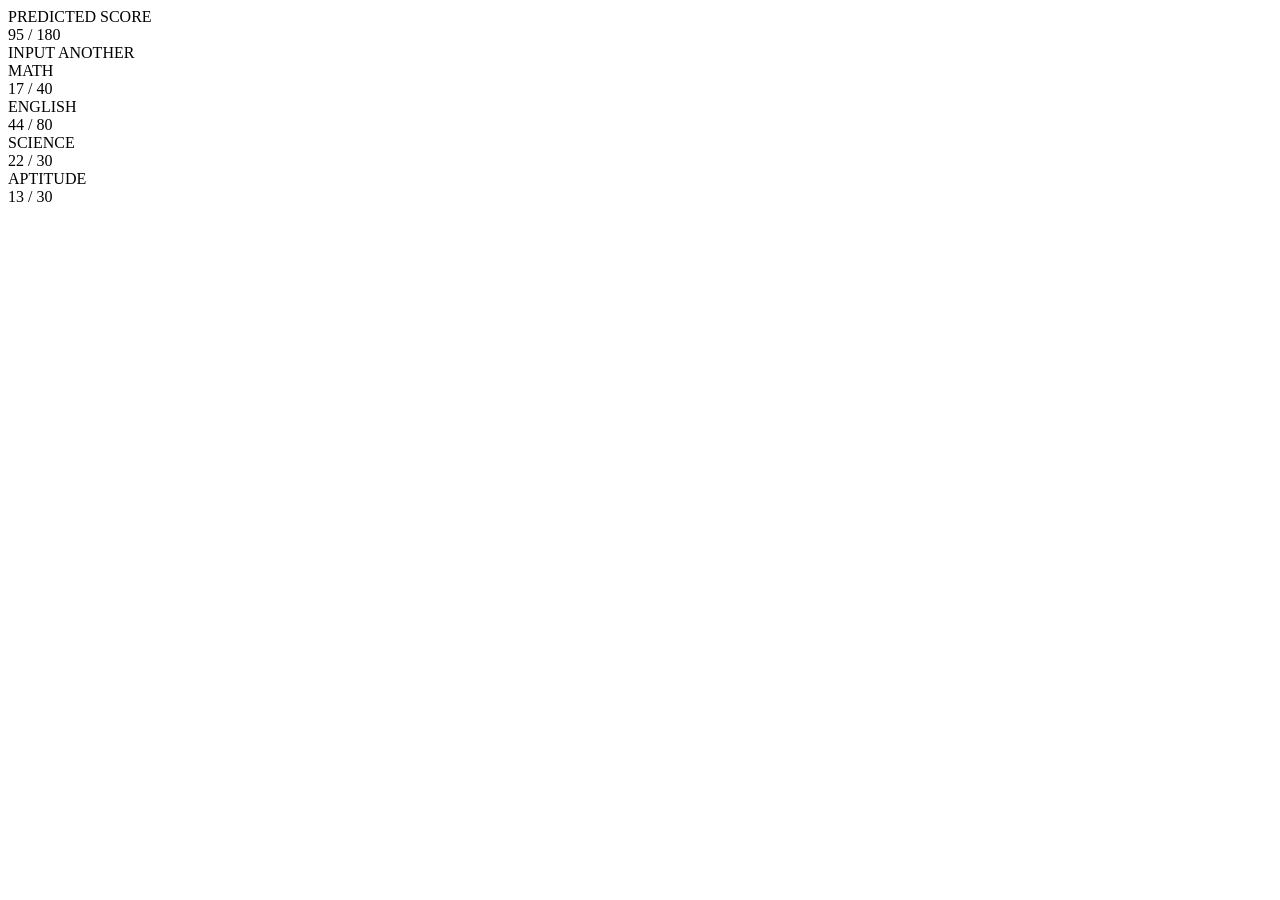
==== results.html @ e7e61111 "Update CSS links to use absolute paths" ====
<!DOCTYPE html>
<html lang="en">
<head>
    <meta charset="UTF-8">
    <meta name="viewport" content="width=device-width, initial-scale=1.0">
    <title>Simple Excel file upload</title>
    <!-- external CSS -->
    <link rel="stylesheet" href="/SASE/css/main.css">
    <link rel="stylesheet" href="/SASE/css/home.css">
    <link rel="stylesheet" href="/SASE/css/results.css">
</head>
<body>
    
    <div class="home-container">
        <div id="left">
            <div class="text-group">
                <div class="title">PREDICTED SCORE</div>
            </div>
            <div class="text-score" id="score-display">
                0 / 180
            </div>
            <div class="again-btn" id="predict-again" onclick="window.location.href='index.html'">
                INPUT ANOTHER
            </div>
        </div>

        <div id="right">
            <div class="subject-cards">
                <div class="subject-card" id="math-card">
                    <div class="subject-name">MATH</div>
                    <div class="subject-score" id="math-score">0 / 40</div>
                </div>
                <div class="subject-card" id="english-card">
                    <div class="subject-name">ENGLISH</div>
                    <div class="subject-score" id="english-score">0 / 80</div>
                </div>
                <div class="subject-card" id="science-card">
                    <div class="subject-name">SCIENCE</div>
                    <div class="subject-score" id="science-score">0 / 30</div>
                </div>
                <div class="subject-card" id="aptitude-card">
                    <div class="subject-name">APTITUDE</div>
                    <div class="subject-score" id="aptitude-score">0 / 30</div>
                </div>
            </div>
        </div>
    </div>

    <script src="script.js"></script>
</body>
</html>
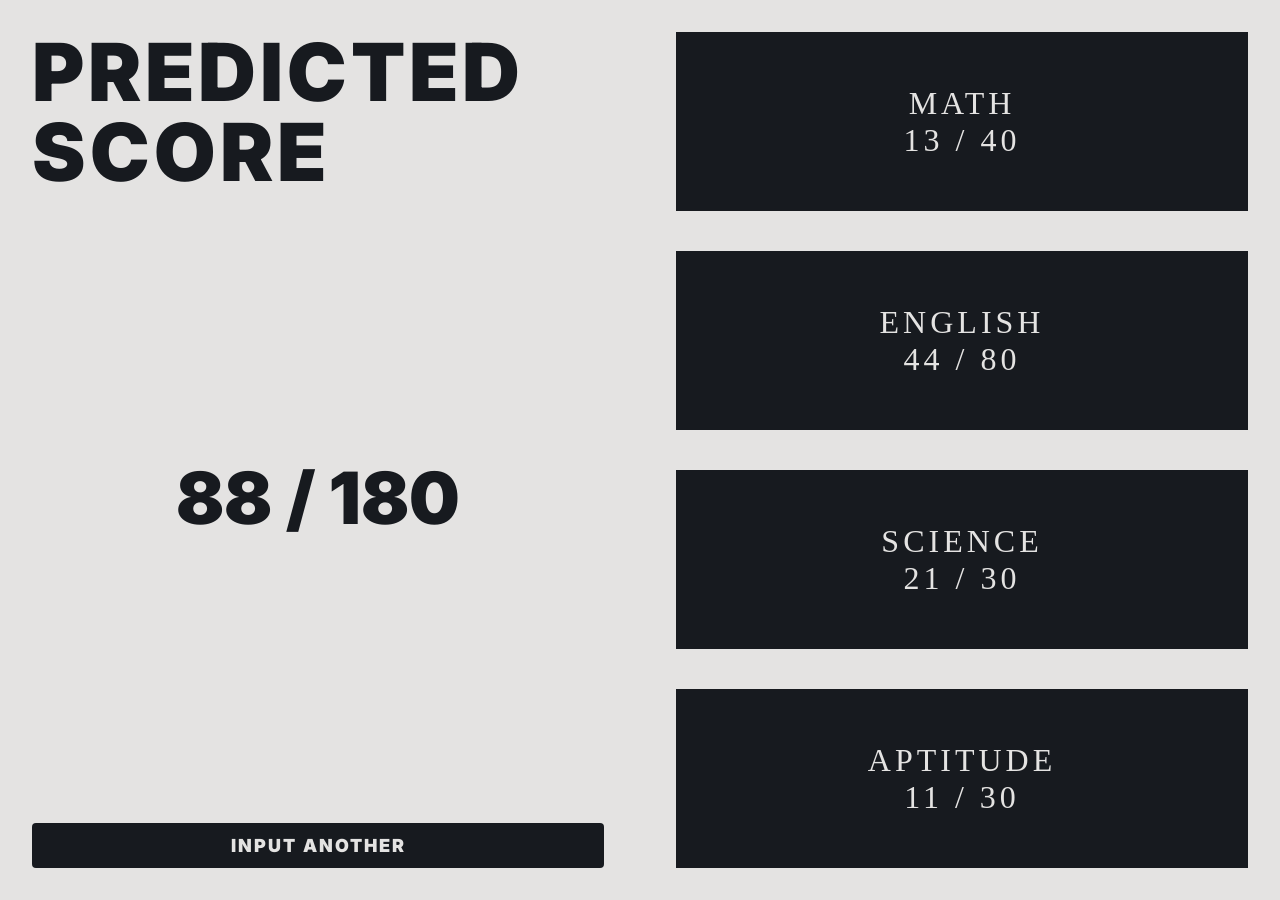
==== commit fbdacdc2: "Fix HTML entity encoding and update CSS paths" ====
--- a/results.html
+++ b/results.html
@@ -5,9 +5,9 @@
     <meta name="viewport" content="width=device-width, initial-scale=1.0">
     <title>Simple Excel file upload</title>
     <!-- external CSS -->
-    <link rel="stylesheet" href="/SASE/css/main.css">
-    <link rel="stylesheet" href="/SASE/css/home.css">
-    <link rel="stylesheet" href="/SASE/css/results.css">
+    <link rel="stylesheet" href="css/main.css">
+    <link rel="stylesheet" href="css/home.css">
+    <link rel="stylesheet" href="css/results.css">
 </head>
 <body>
     
--- a/css/main.css
+++ b/css/main.css
@@ -0,0 +1,13 @@
+/* INTER */
+@font-face { font-family: 'Inter-Thin';
+    src: url('/assets/fonts/inter/Inter-Thin.ttf') format('truetype'); }
+@font-face { font-family: 'Inter-Light';
+    src: url('/assets/fonts/inter/Inter-Light.ttf') format('truetype'); }
+@font-face { font-family: 'Inter-Medium';
+    src: url('/assets/fonts/inter/Inter-Medium.ttf') format('truetype'); }
+@font-face { font-family: 'Inter-Semibold';
+    src: url('/assets/fonts/inter/Inter-Semibold.ttf') format('truetype'); }
+@font-face { font-family: 'Inter-Bold';
+    src: url('/assets/fonts/inter/Inter-Bold.ttf') format('truetype'); }
+@font-face { font-family: 'Inter-Black';
+    src: url('/assets/fonts/inter/Inter-Black.ttf') format('truetype'); }
--- a/css/home.css
+++ b/css/home.css
@@ -0,0 +1,77 @@
+/* HOME ------------------------------------------------------------------------------ */
+* { font-family: 'Segoe UI'; }
+body {
+    margin: 0;
+    height: 100vh;
+    background-color: #e4e3e2;
+}
+body::-webkit-scrollbar {
+    display: none;
+}
+/* CONTAINER ------------------------------------------------------------------------- */
+.home-container {
+    height: 100vh;
+    margin: auto; align-self: center;
+    
+    display: flex; flex-direction: row; gap: 8px;
+}
+#left, #right {
+    flex: 1;
+    padding: 32px;
+}
+/* LEFT ------------------------------------------------------------------------------ */
+#left {
+    display: flex; flex-direction: column;
+    justify-content: space-between;
+}
+#left .text-group {
+    display: flex; flex-direction: column;
+}
+.title {
+    color: #171a1f;
+    font-family: 'Inter-Black';
+    font-size: 80px;
+    letter-spacing: 4px; line-height: 80px;
+}
+.subtitle {
+    font-family: 'Inter-Bold';
+    font-size: 40px;
+    line-height: 40px; letter-spacing: 2px;
+}
+#left .text {
+    font-family: 'Inter-Medium';
+    font-size: 24px;
+}
+/* RIGHT ----------------------------------------------------------------------------- */
+#right {
+    display: flex; flex-direction: column;
+    justify-content: space-between;
+}
+#right .strand-btns {
+    flex: 1;
+    display: flex; flex-direction: column;
+    gap: 40px;
+}
+#right .strand-btn {
+    flex: 1;
+
+    padding: 16px;
+    background-color: #171a1f;
+
+    text-align:  center;
+    align-content: center;
+
+    color: #e4e3e2;
+    font-family: 'Inter-Black';
+    font-size: 32px; letter-spacing: 4px;
+
+    transition: ease .4s;
+    cursor: pointer;
+    white-space: nowrap;
+}
+#right .strand-btn:hover {
+    transform: translateX(-16px);
+    background-color: #0d0f13;
+
+    color: #b9b8b8;
+}
--- a/css/results.css
+++ b/css/results.css
@@ -0,0 +1,58 @@
+#right .subject-cards {
+    flex: 1;
+    display: flex; flex-direction: column;
+    gap: 40px;
+}
+#right .subject-card {
+    flex: 1;
+
+    padding: 16px;
+    background-color: #171a1f;
+
+    text-align:  center;
+    align-content: center;
+
+    color: #e4e3e2;
+    font-family: 'Inter-Black';
+    font-size: 32px; letter-spacing: 4px;
+
+    transition: ease .4s;
+    white-space: nowrap;
+}
+#right .subject-card:hover {
+    transform: translateX(-16px);
+    background-color: #0d0f13;
+
+    color: #b9b8b8;
+}
+/* SCORE ----------------------------------------------------------------------------- */
+.text-score {
+    font-size: 72px;
+    font-family: 'Inter-Black', sans-serif;
+    color: #171a1f;
+    text-align: center;
+    padding: 20px;
+    transition: all 0.3s ease;
+    animation: glow 2s ease-out;
+}
+
+.again-btn {
+    margin-top: 20px;
+    padding: 12px 24px;
+    background-color: #171a1f;
+    color: #e4e3e2;
+    font-family: 'Inter-Black', sans-serif;
+    font-size: 18px;
+    letter-spacing: 2px;
+    text-align: center;
+    cursor: pointer;
+    transition: all 0.3s ease;
+    display: inline-block;
+    border-radius: 4px;
+}
+
+.again-btn:hover {
+    background-color: #0d0f13;
+    padding-inline: 40px;
+    color: #b9b8b8;
+}
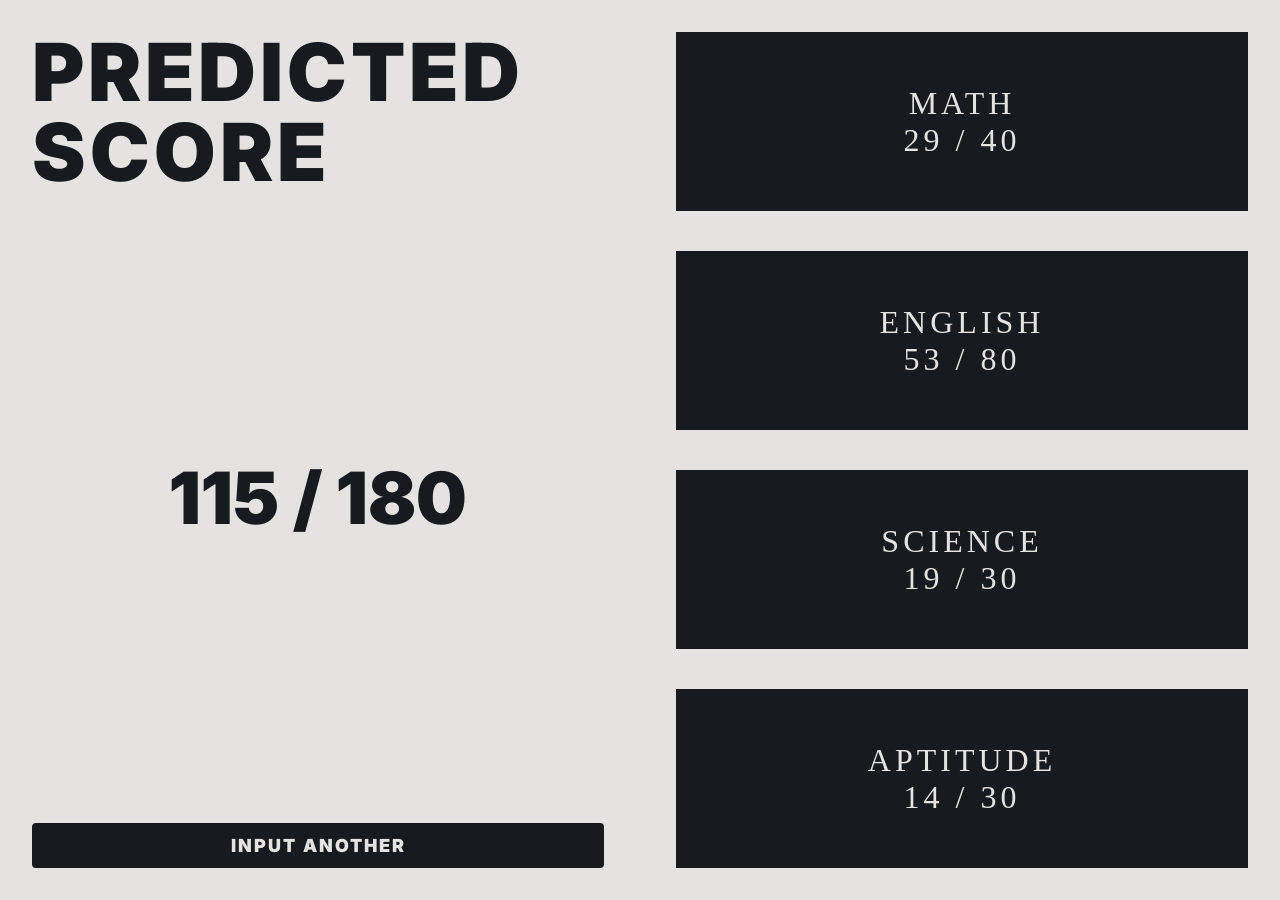
==== commit 9f9c6cae: "Add files via upload" ====
--- a/results.html
+++ b/results.html
@@ -48,4 +48,4 @@
 
     <script src="script.js"></script>
 </body>
-</html>
+</html>
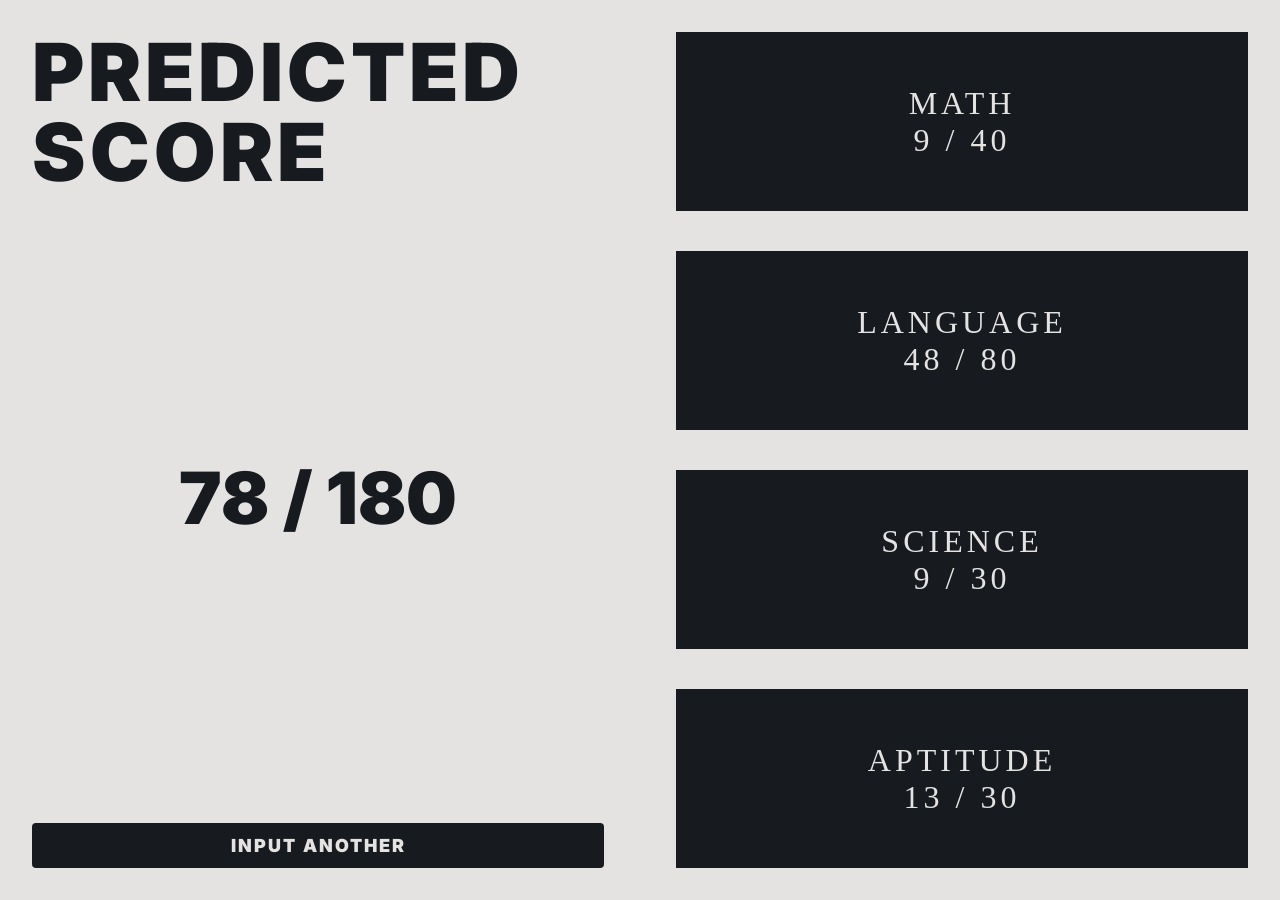
==== commit bd4c0e45: "Add files via upload" ====
--- a/results.html
+++ b/results.html
@@ -31,7 +31,7 @@
                     <div class="subject-score" id="math-score">0 / 40</div>
                 </div>
                 <div class="subject-card" id="english-card">
-                    <div class="subject-name">ENGLISH</div>
+                    <div class="subject-name">LANGUAGE</div>
                     <div class="subject-score" id="english-score">0 / 80</div>
                 </div>
                 <div class="subject-card" id="science-card">
--- a/css/main.css
+++ b/css/main.css
@@ -1,13 +1,29 @@
 /* INTER */
 @font-face { font-family: 'Inter-Thin';
-    src: url('/assets/fonts/inter/Inter-Thin.ttf') format('truetype'); }
+    src: url('/assets/fonts/inter/Inter-Thin.ttf'       ) format('truetype'); }
 @font-face { font-family: 'Inter-Light';
-    src: url('/assets/fonts/inter/Inter-Light.ttf') format('truetype'); }
+    src: url('/assets/fonts/inter/Inter-Light.ttf'      ) format('truetype'); }
 @font-face { font-family: 'Inter-Medium';
-    src: url('/assets/fonts/inter/Inter-Medium.ttf') format('truetype'); }
+    src: url('/assets/fonts/inter/Inter-Medium.ttf'     ) format('truetype'); }
 @font-face { font-family: 'Inter-Semibold';
-    src: url('/assets/fonts/inter/Inter-Semibold.ttf') format('truetype'); }
+    src: url('/assets/fonts/inter/Inter-Semibold.ttf'   ) format('truetype'); }
 @font-face { font-family: 'Inter-Bold';
-    src: url('/assets/fonts/inter/Inter-Bold.ttf') format('truetype'); }
+    src: url('/assets/fonts/inter/Inter-Bold.ttf'       ) format('truetype'); }
 @font-face { font-family: 'Inter-Black';
-    src: url('/assets/fonts/inter/Inter-Black.ttf') format('truetype'); }+    src: url('/assets/fonts/inter/Inter-Black.ttf'      ) format('truetype'); }
+
+/* SOURCE SANS PRO */
+@font-face { font-family: 'SSP-Italic';
+    src: url('/assets/fonts/ssp/SSP-Italic.ttf'         ) format('truetype'); }
+@font-face { font-family: 'SSP-Light';
+    src: url('/assets/fonts/ssp/SSP-Light.ttf'          ) format('truetype'); }
+@font-face { font-family: 'SSP-Regular';
+    src: url('/assets/fonts/ssp/SSP-Regular.ttf'        ) format('truetype'); }
+@font-face { font-family: 'SSP-Semibold';
+    src: url('/assets/fonts/ssp/SSP-Semibold.ttf'       ) format('truetype'); }
+@font-face { font-family: 'SSP-Black';
+    src: url('/assets/fonts/ssp/SSP-Black.ttf'          ) format('truetype'); }
+
+h1 {
+    color: red;
+}
--- a/css/home.css
+++ b/css/home.css
@@ -5,9 +5,7 @@
     height: 100vh;
     background-color: #e4e3e2;
 }
-body::-webkit-scrollbar {
-    display: none;
-}
+body::-webkit-scrollbar { display: none; }
 /* CONTAINER ------------------------------------------------------------------------- */
 .home-container {
     height: 100vh;
@@ -25,7 +23,7 @@
     justify-content: space-between;
 }
 #left .text-group {
-    display: flex; flex-direction: column;
+    display: flex; flex-direction: column; gap: 8px;
 }
 .title {
     color: #171a1f;
@@ -34,12 +32,14 @@
     letter-spacing: 4px; line-height: 80px;
 }
 .subtitle {
-    font-family: 'Inter-Bold';
+    color: #4c5158;
+    font-family: 'SSP-SemiBold';
     font-size: 40px;
     line-height: 40px; letter-spacing: 2px;
 }
 #left .text {
-    font-family: 'Inter-Medium';
+    color: #4c5158;
+    font-family: 'SSP-Regular';
     font-size: 24px;
 }
 /* RIGHT ----------------------------------------------------------------------------- */
@@ -50,7 +50,7 @@
 #right .strand-btns {
     flex: 1;
     display: flex; flex-direction: column;
-    gap: 40px;
+    gap: 20px;
 }
 #right .strand-btn {
     flex: 1;
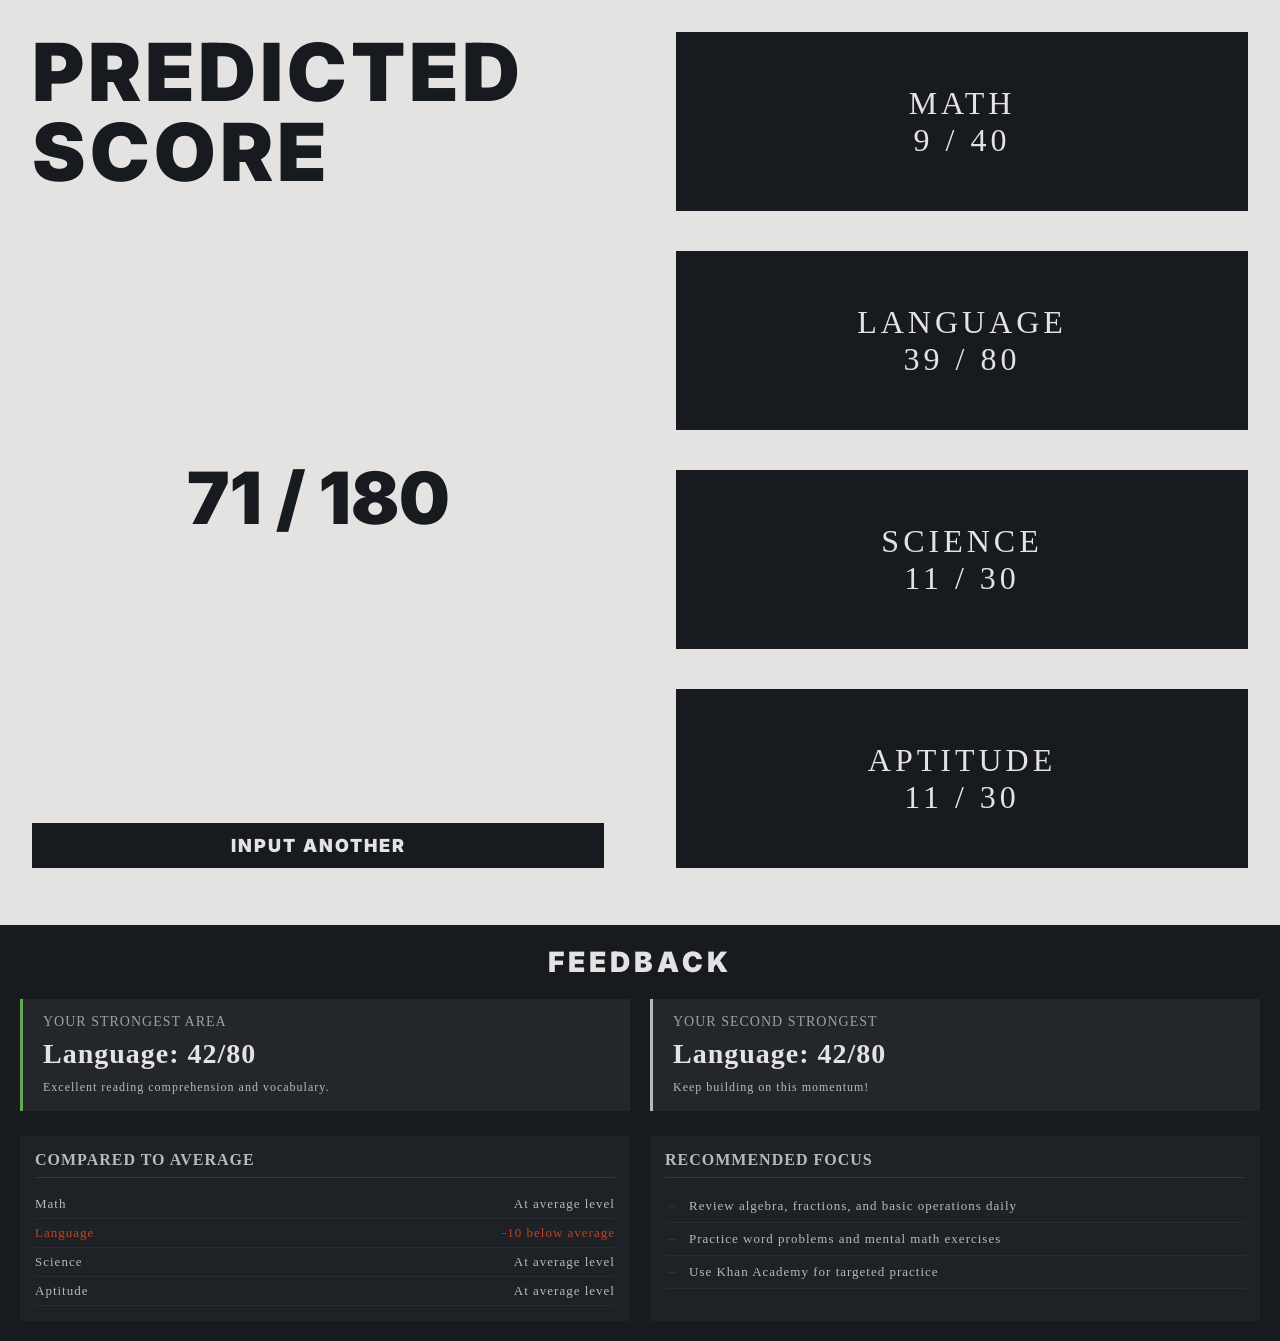
==== commit 55818661: "Add files via upload" ====
--- a/results.html
+++ b/results.html
@@ -4,13 +4,12 @@
     <meta charset="UTF-8">
     <meta name="viewport" content="width=device-width, initial-scale=1.0">
     <title>Simple Excel file upload</title>
-    <!-- external CSS -->
     <link rel="stylesheet" href="css/main.css">
     <link rel="stylesheet" href="css/home.css">
     <link rel="stylesheet" href="css/results.css">
 </head>
 <body>
-    
+    <!-- RESULTS SECTION -->
     <div class="home-container">
         <div id="left">
             <div class="text-group">
@@ -23,7 +22,6 @@
                 INPUT ANOTHER
             </div>
         </div>
-
         <div id="right">
             <div class="subject-cards">
                 <div class="subject-card" id="math-card">
@@ -45,7 +43,13 @@
             </div>
         </div>
     </div>
-
+    <!-- ADVICE SECTION -->
+    <div class="feedback-container" id="feedback-container">
+        <div class="header"> FEEDBACK</div>
+        <div class="content" id="advice-content">
+            Loading your results...
+        </div>
+    </div>
     <script src="script.js"></script>
 </body>
 </html>
--- a/css/main.css
+++ b/css/main.css
@@ -22,8 +22,4 @@
 @font-face { font-family: 'SSP-Semibold';
     src: url('/assets/fonts/ssp/SSP-Semibold.ttf'       ) format('truetype'); }
 @font-face { font-family: 'SSP-Black';
-    src: url('/assets/fonts/ssp/SSP-Black.ttf'          ) format('truetype'); }
-
-h1 {
-    color: red;
-}
+    src: url('/assets/fonts/ssp/SSP-Black.ttf'          ) format('truetype'); }
--- a/css/results.css
+++ b/css/results.css
@@ -1,3 +1,4 @@
+/* SUBJECT CARDS --------------------------------------------------------------------- */
 #right .subject-cards {
     flex: 1;
     display: flex; flex-direction: column;
@@ -35,7 +36,6 @@
     transition: all 0.3s ease;
     animation: glow 2s ease-out;
 }
-
 .again-btn {
     margin-top: 20px;
     padding: 12px 24px;
@@ -48,11 +48,114 @@
     cursor: pointer;
     transition: all 0.3s ease;
     display: inline-block;
-    border-radius: 4px;
 }
-
 .again-btn:hover {
     background-color: #0d0f13;
     padding-inline: 40px;
     color: #b9b8b8;
+}
+/* FEEDBACK ----------------------------------------------------------------------------- */
+.feedback-container {
+    margin-top: 25px;
+    
+    color: #e4e3e2;
+
+    padding: 20px;
+    background-color: #171a1f;
+
+    transition: ease .4s;
+}
+.feedback-container .header {
+    text-align: center;
+    margin-bottom: 20px;
+
+    color: #e4e3e2;
+    font-family: 'Inter-Black', sans-serif;
+    font-size: 28px; letter-spacing: 4px;
+}
+.feedback-row {
+    margin-bottom: 25px;
+    
+    display: flex; flex-direction: row;
+    flex-wrap: wrap; gap: 20px;   
+}
+/* FEEDBACK ----------------------------------------------------------------------------- */
+.feedback-card {
+    flex: 1;
+    background: rgba(255, 255, 255, 0.05);
+    padding: 15px 20px;
+    border-left: 3px solid;
+    transition: transform 0.2s ease;
+}
+.feedback-card:hover { transform: translateY(-2px); }
+.feedback-card.strongest    { border-left-color: #65A854; }
+.feedback-card.weakest      { border-left-color: #BF4322; }
+.feedback-card-title {
+    margin-bottom: 8px;
+
+    color: #a0a0a0;
+    font-size: 14px;
+    letter-spacing: 1px;
+}
+.feedback-card-score {
+    margin-bottom: 8px;
+
+    color: #e4e3e2;
+    font-size: 28px;
+    font-weight: bold;
+}
+.feedback-card-message {
+    color: #b9b9b9;
+    font-size: 12px;
+    line-height: 1.5;
+}
+.feedback-two-col {
+    display: flex; flex-direction: row;
+    flex-wrap: wrap; gap: 20px;
+    
+    margin-top: 20px;
+}
+.feedback-col {
+    flex: 1;
+
+    padding: 15px;
+    background: rgba(255, 255, 255, 0.03);
+}
+.feedback-col-title {
+    color: #b9b9b9;
+    font-size: 16px;
+    font-weight: bold;
+
+    margin-bottom: 12px;
+    padding-bottom: 8px;
+    border-bottom: 1px solid rgba(255, 255, 255, 0.1);
+}
+/* COMPARISON -------------------------------------------------------------------------- */
+.comparison-item {
+    display: flex; justify-content: space-between;
+
+    align-items: center;
+    
+    font-size: 13px;
+    padding: 6px 0;
+    border-bottom: 1px solid rgba(255, 255, 255, 0.05);
+}
+.comparison-item.above      { color: #65A854; }
+.comparison-item.below      { color: #BF4322; }
+.comparison-item.average    { color: #b9b9b9; }
+.tip-item {
+    display: flex; gap: 10px;
+    align-items: center;
+
+    font-size: 13px;
+
+    padding: 8px 0;
+    border-bottom: 1px solid rgba(255, 255, 255, 0.05);
+}
+.tip-bullet { color: #2c3e66; font-weight: bold; }
+.feedback-container .content {
+    color: #b9b9b9;
+    font-family: 'Inter-Medium', sans-serif;
+    font-size: 12px;
+    letter-spacing: 1px;
 }
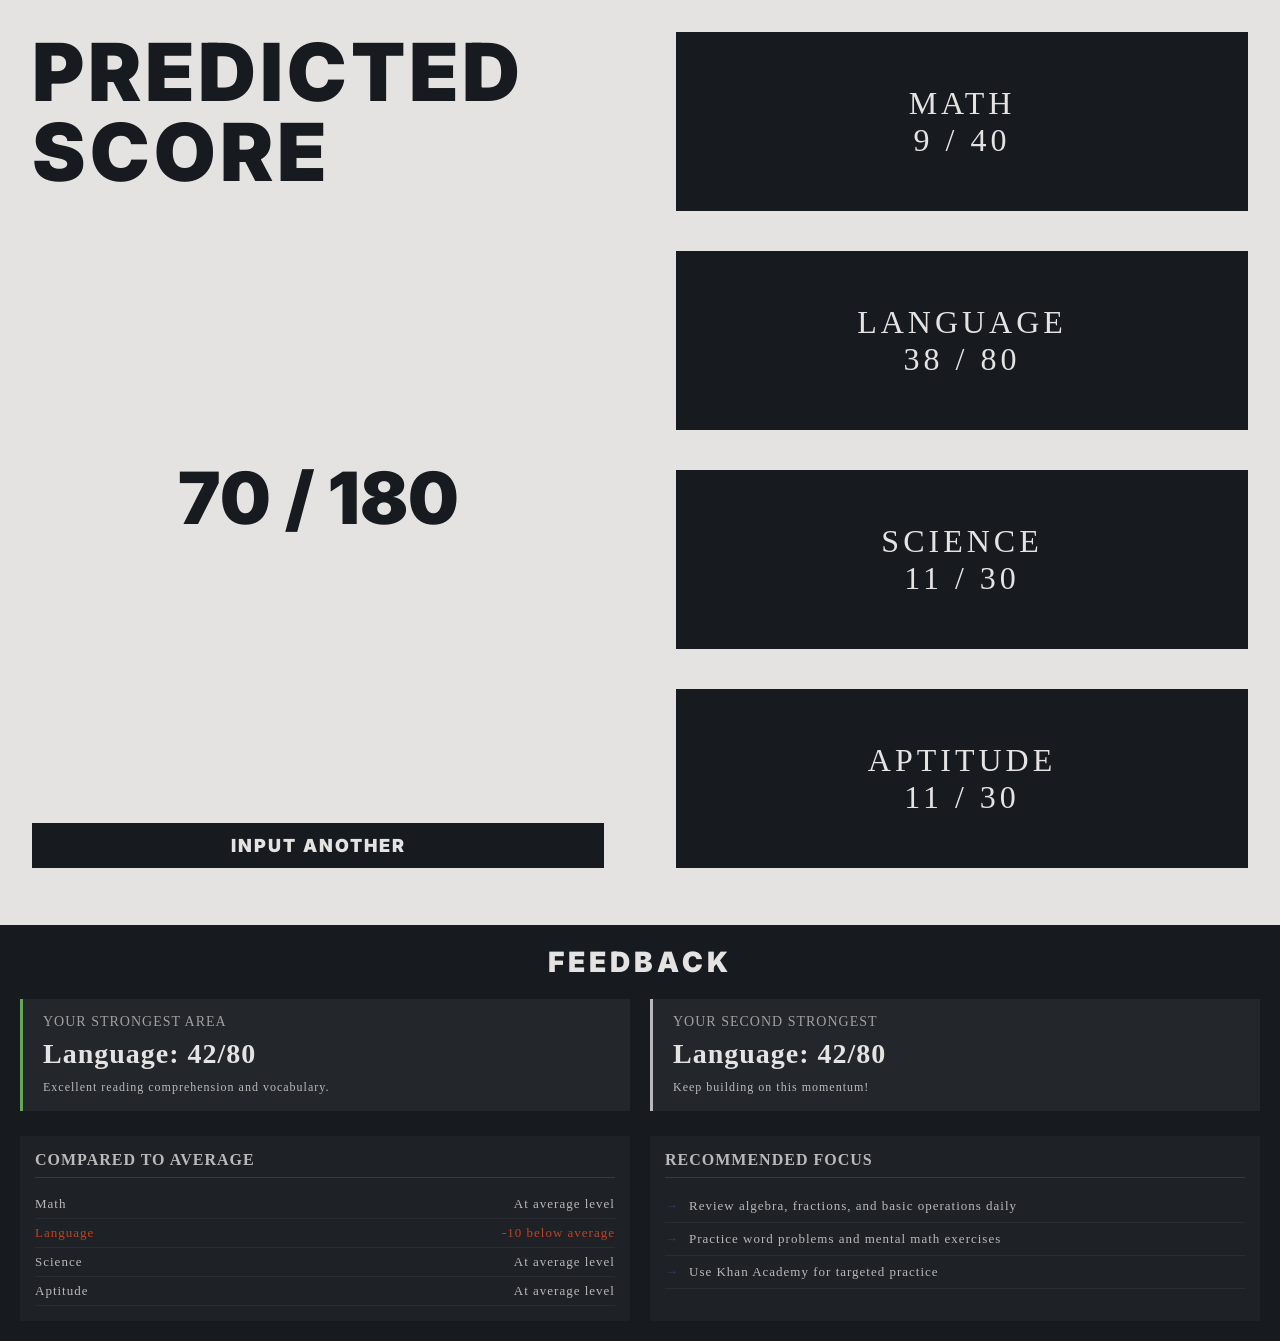
==== commit 1ebae25b: "Update results.html" ====
--- a/results.html
+++ b/results.html
@@ -18,7 +18,7 @@
             <div class="text-score" id="score-display">
                 0 / 180
             </div>
-            <div class="again-btn" id="predict-again" onclick="window.location.href='index.html'">
+            <div class="again-btn" id="predict-again" onclick="window.location.href='SASE/index.html'">
                 INPUT ANOTHER
             </div>
         </div>
@@ -52,4 +52,4 @@
     </div>
     <script src="script.js"></script>
 </body>
-</html>+</html>
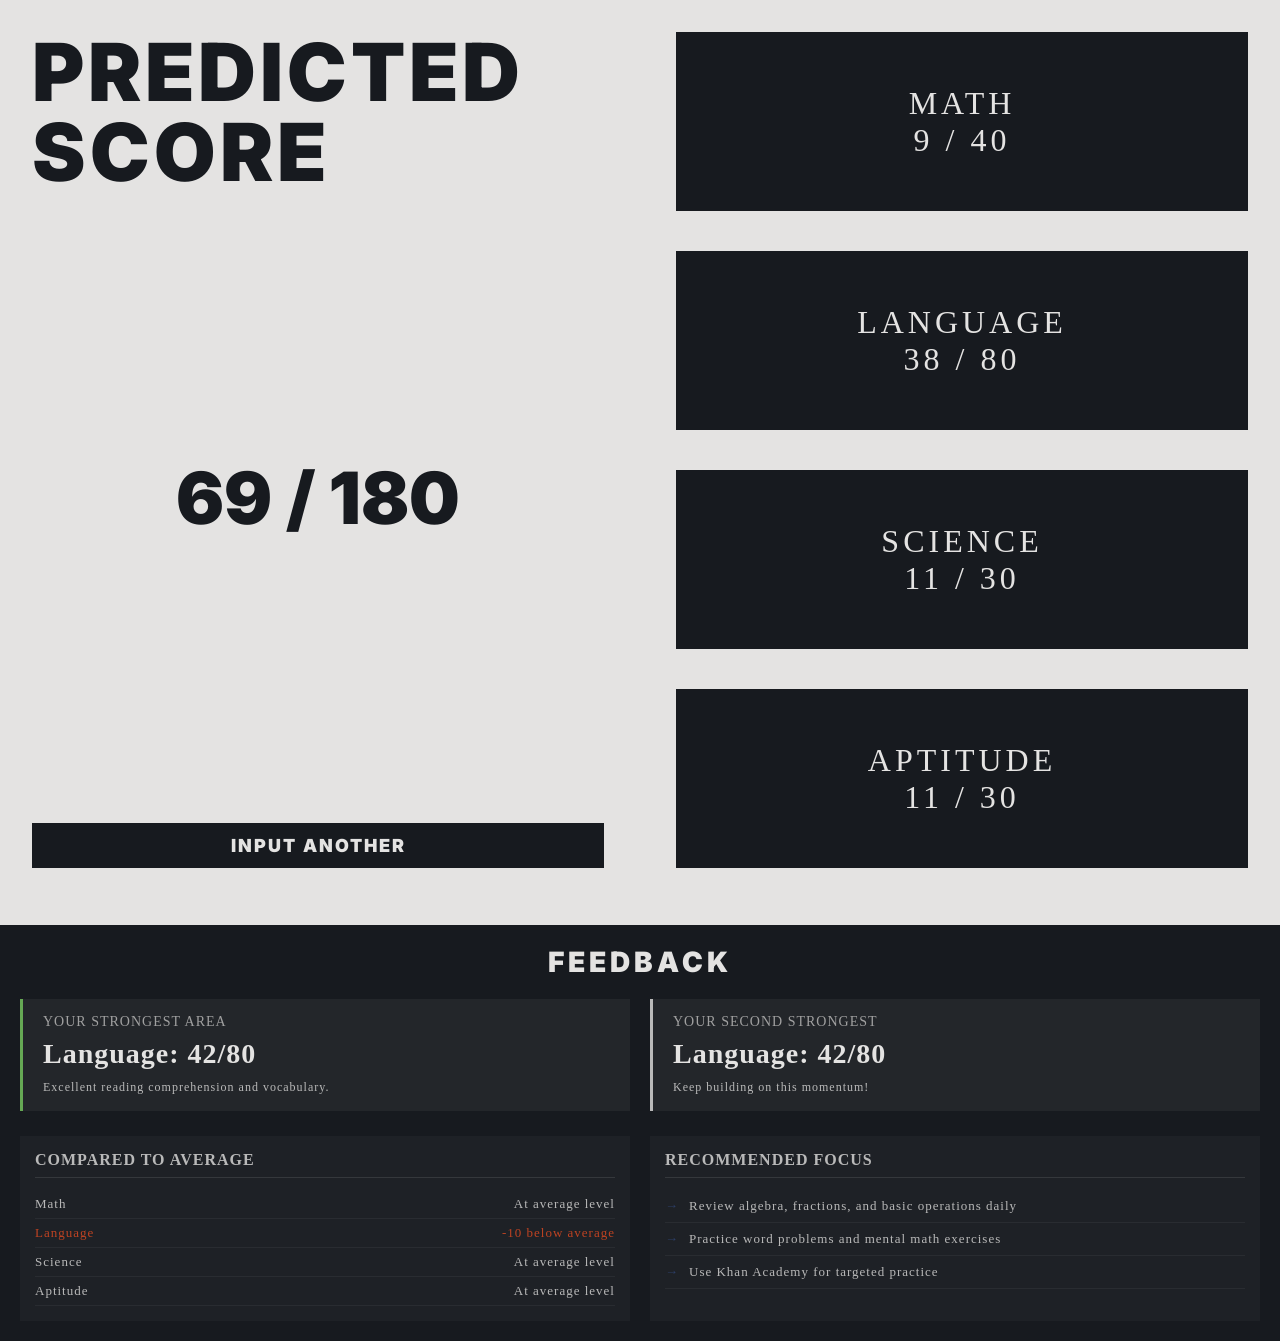
==== commit 9e4e529f: "Update results.html" ====
--- a/results.html
+++ b/results.html
@@ -18,7 +18,7 @@
             <div class="text-score" id="score-display">
                 0 / 180
             </div>
-            <div class="again-btn" id="predict-again" onclick="window.location.href='SASE/index.html'">
+            <div class="again-btn" id="predict-again" onclick="window.location.href='/SASE/index.html'">
                 INPUT ANOTHER
             </div>
         </div>
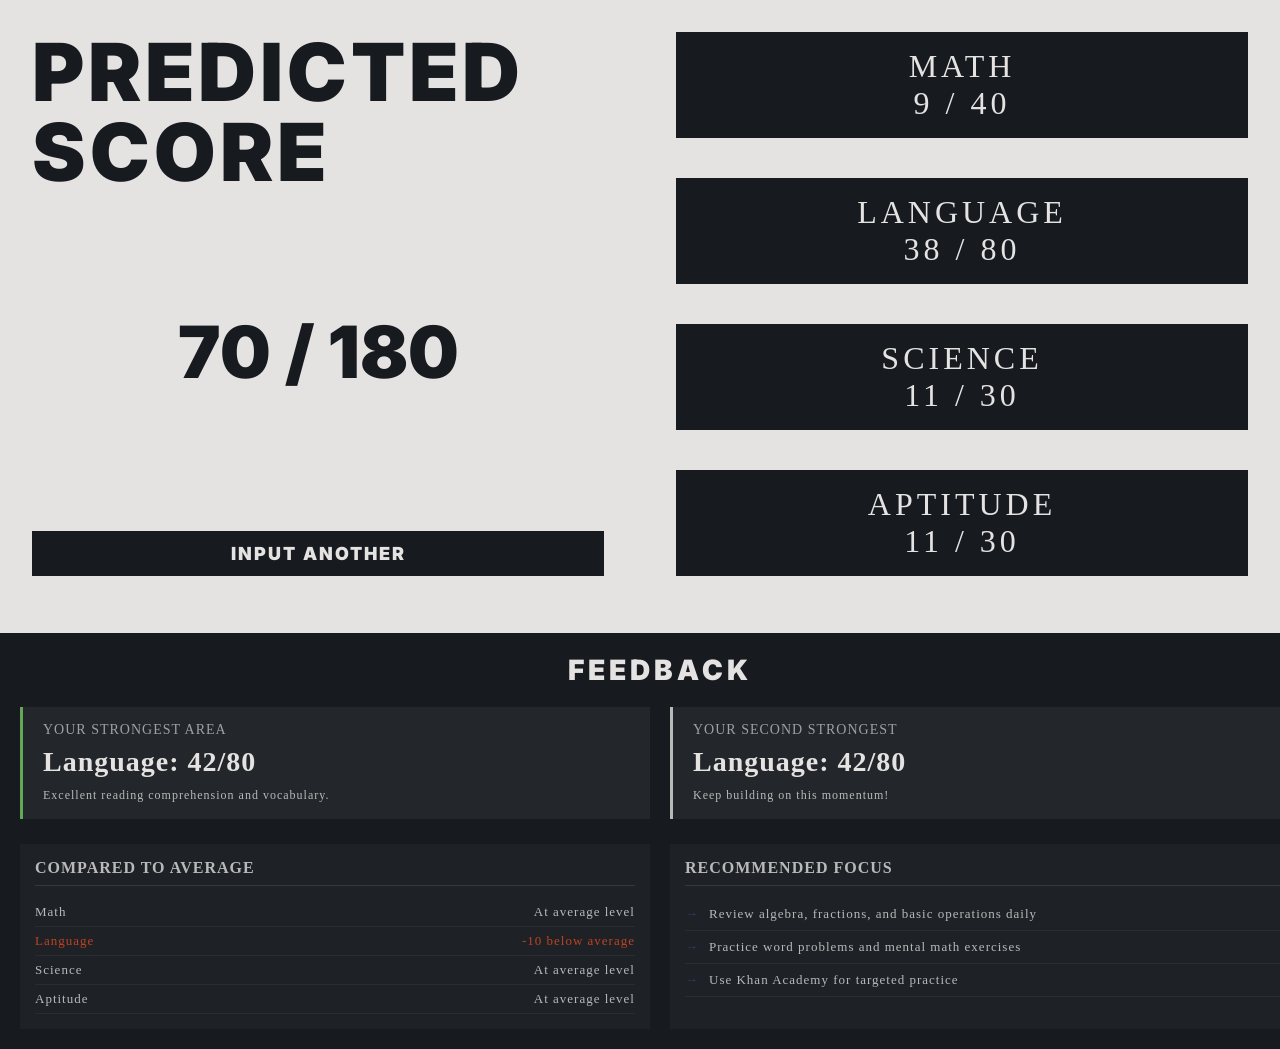
==== commit 8d4feac3: "Add files via upload" ====
--- a/results.html
+++ b/results.html
@@ -9,47 +9,49 @@
     <link rel="stylesheet" href="css/results.css">
 </head>
 <body>
-    <!-- RESULTS SECTION -->
-    <div class="home-container">
-        <div id="left">
-            <div class="text-group">
-                <div class="title">PREDICTED SCORE</div>
+    <div class="results-container">
+        <!-- RESULTS SECTION -->
+        <div class="home-container">
+            <div id="left">
+                <div class="text-group">
+                    <div class="title">PREDICTED SCORE</div>
+                </div>
+                <div class="text-score" id="score-display">
+                    0 / 180
+                </div>
+                <div class="again-btn" id="predict-again" onclick="window.location.href='index.html'">
+                    INPUT ANOTHER
+                </div>
             </div>
-            <div class="text-score" id="score-display">
-                0 / 180
-            </div>
-            <div class="again-btn" id="predict-again" onclick="window.location.href='/SASE/index.html'">
-                INPUT ANOTHER
-            </div>
-        </div>
-        <div id="right">
-            <div class="subject-cards">
-                <div class="subject-card" id="math-card">
-                    <div class="subject-name">MATH</div>
-                    <div class="subject-score" id="math-score">0 / 40</div>
-                </div>
-                <div class="subject-card" id="english-card">
-                    <div class="subject-name">LANGUAGE</div>
-                    <div class="subject-score" id="english-score">0 / 80</div>
-                </div>
-                <div class="subject-card" id="science-card">
-                    <div class="subject-name">SCIENCE</div>
-                    <div class="subject-score" id="science-score">0 / 30</div>
-                </div>
-                <div class="subject-card" id="aptitude-card">
-                    <div class="subject-name">APTITUDE</div>
-                    <div class="subject-score" id="aptitude-score">0 / 30</div>
+            <div id="right">
+                <div class="subject-cards">
+                    <div class="subject-card" id="math-card">
+                        <div class="subject-name">MATH</div>
+                        <div class="subject-score" id="math-score">0 / 40</div>
+                    </div>
+                    <div class="subject-card" id="english-card">
+                        <div class="subject-name">LANGUAGE</div>
+                        <div class="subject-score" id="english-score">0 / 80</div>
+                    </div>
+                    <div class="subject-card" id="science-card">
+                        <div class="subject-name">SCIENCE</div>
+                        <div class="subject-score" id="science-score">0 / 30</div>
+                    </div>
+                    <div class="subject-card" id="aptitude-card">
+                        <div class="subject-name">APTITUDE</div>
+                        <div class="subject-score" id="aptitude-score">0 / 30</div>
+                    </div>
                 </div>
             </div>
         </div>
-    </div>
-    <!-- ADVICE SECTION -->
-    <div class="feedback-container" id="feedback-container">
-        <div class="header"> FEEDBACK</div>
-        <div class="content" id="advice-content">
-            Loading your results...
+        <!-- ADVICE SECTION -->
+        <div class="feedback-container" id="feedback-container">
+            <div class="header"> FEEDBACK</div>
+            <div class="content" id="advice-content">
+                Loading your results...
+            </div>
         </div>
     </div>
     <script src="script.js"></script>
 </body>
-</html>
+</html>
--- a/css/home.css
+++ b/css/home.css
@@ -4,13 +4,12 @@
     margin: 0;
     height: 100vh;
     background-color: #e4e3e2;
+    display: flex;
 }
 body::-webkit-scrollbar { display: none; }
 /* CONTAINER ------------------------------------------------------------------------- */
 .home-container {
-    height: 100vh;
-    margin: auto; align-self: center;
-    
+    flex: 1;
     display: flex; flex-direction: row; gap: 8px;
 }
 #left, #right {
--- a/css/results.css
+++ b/css/results.css
@@ -1,3 +1,14 @@
+.results-container {
+    flex: 1;
+    display: flex; flex-direction: column;
+}
+.results-container .home-container {
+    flex: 1;
+}
+.results-container .feedback-container {
+    flex: 2;
+    width: 100%;
+}
 /* SUBJECT CARDS --------------------------------------------------------------------- */
 #right .subject-cards {
     flex: 1;
